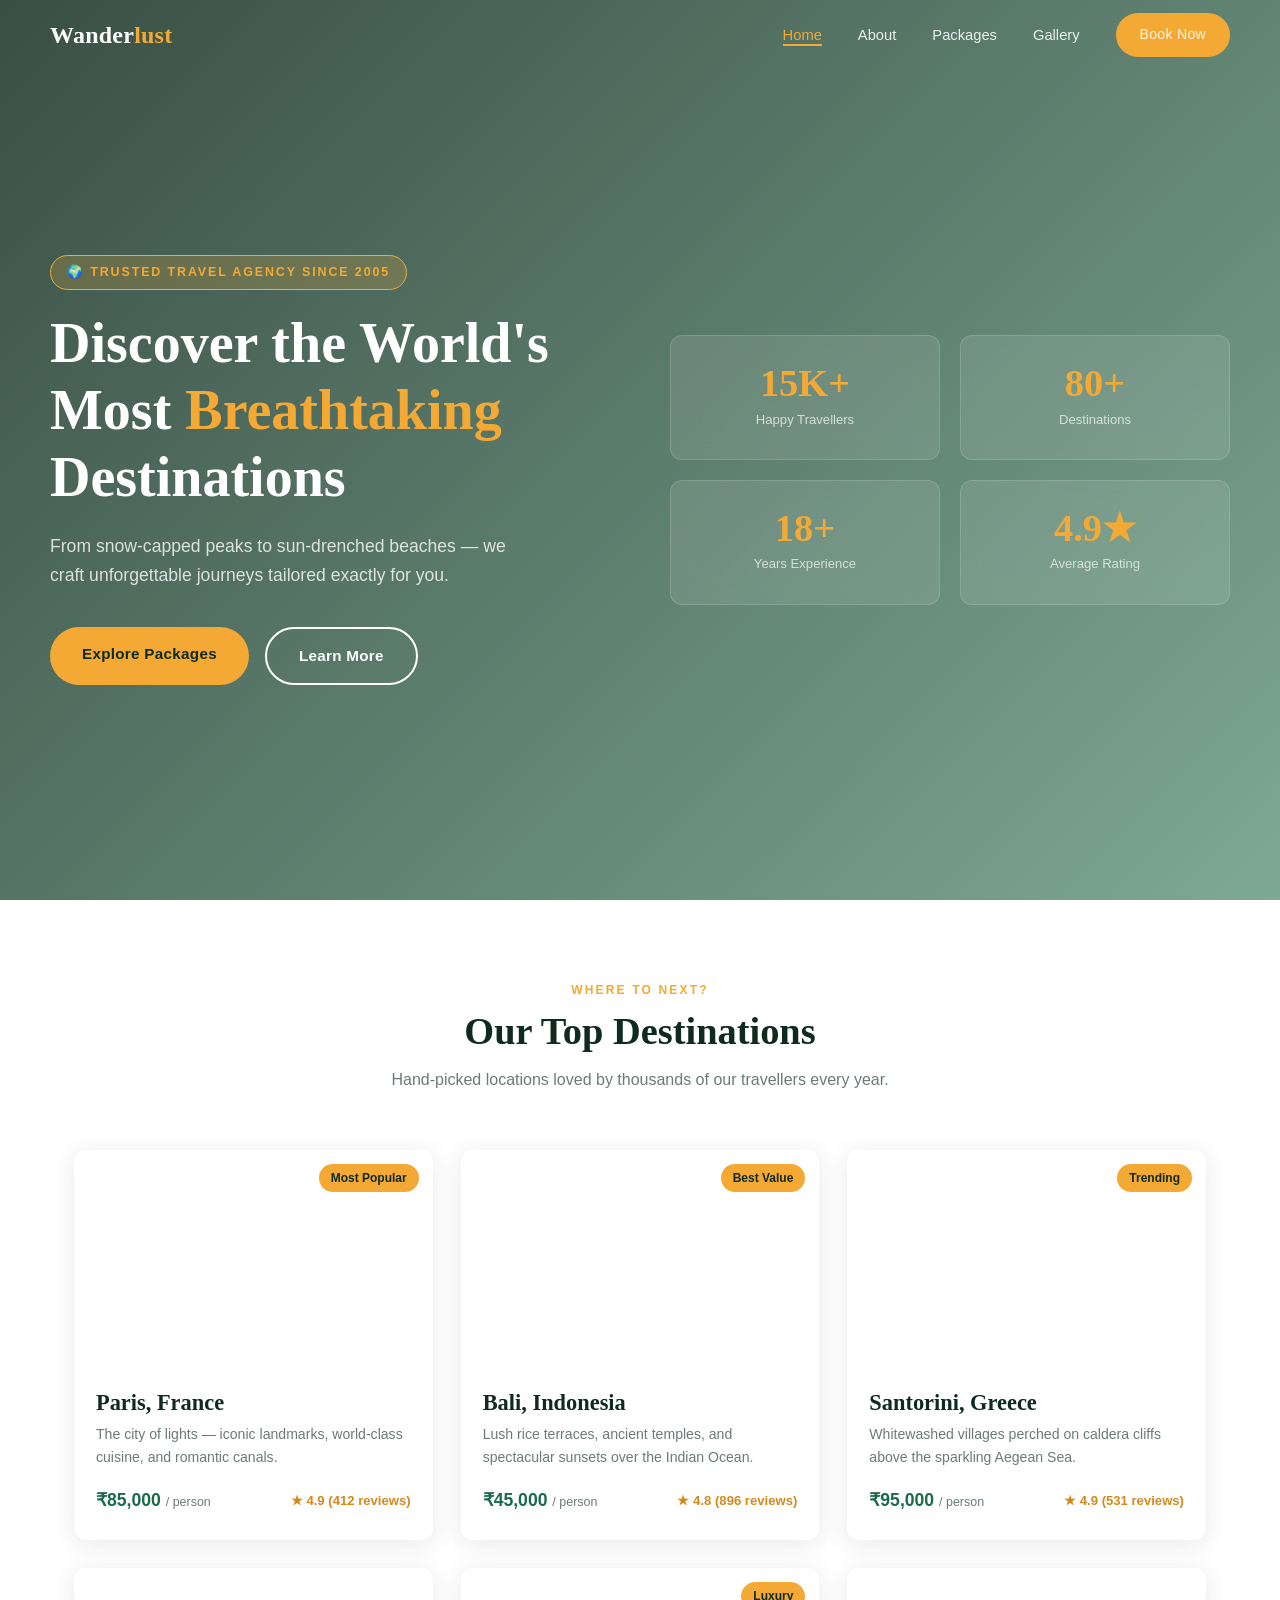
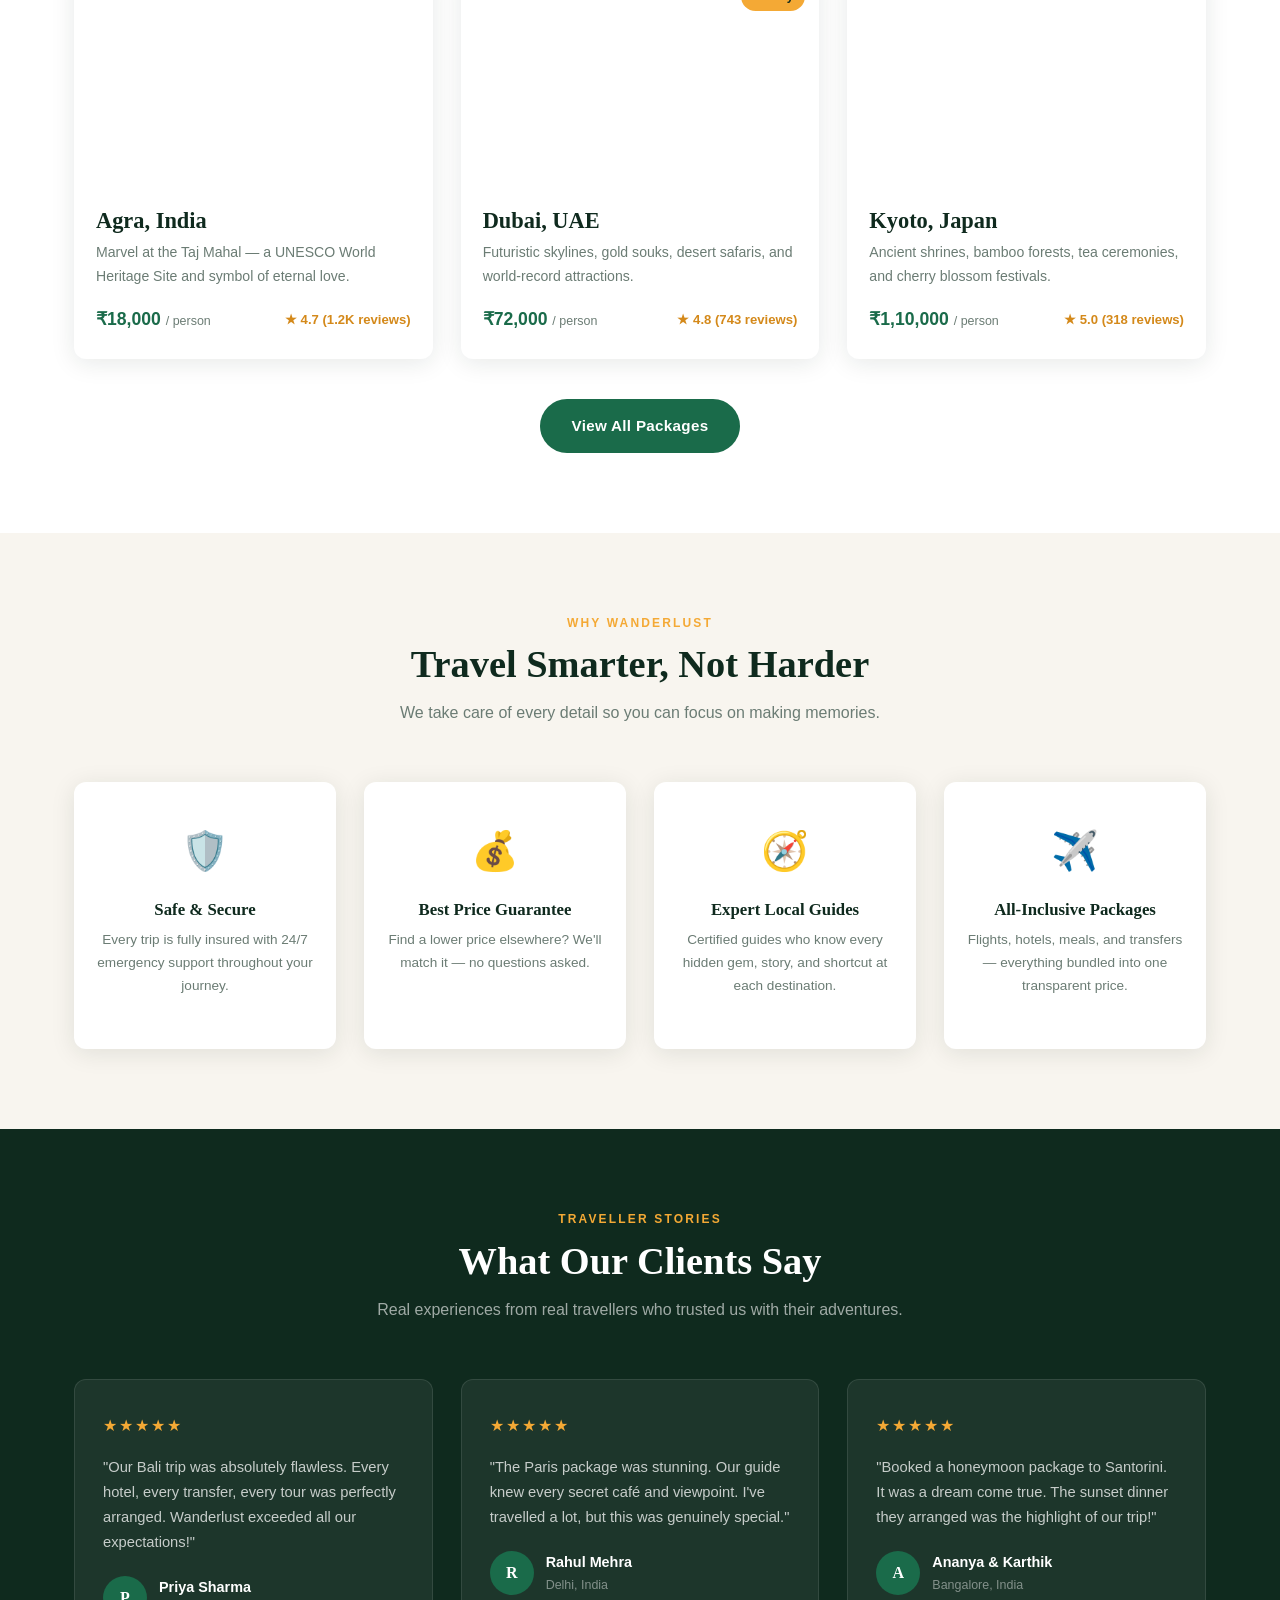
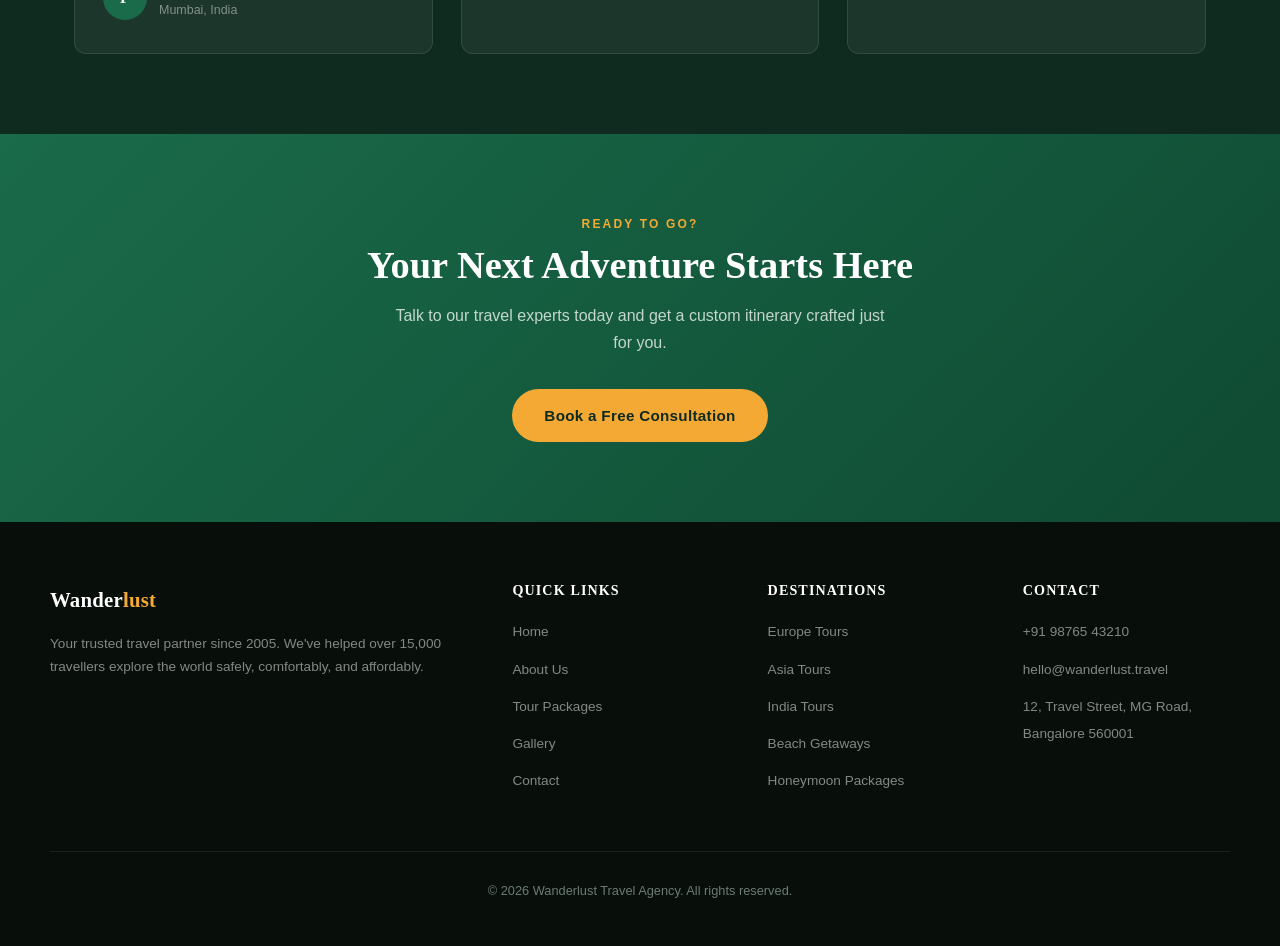
==== index.html @ 97f7027d "Initial commit" ====
<!DOCTYPE html>
<html lang="en">
<head>
  <meta charset="UTF-8" />
  <meta name="viewport" content="width=device-width, initial-scale=1.0" />
  <title>Wanderlust Travel | Explore the World's Best Destinations</title>
  <meta name="description" content="Wanderlust Travel offers premium tour packages to the world's most breathtaking destinations. Book your dream vacation today with expert guides and unbeatable prices." />
  <meta name="keywords" content="travel, tour packages, vacation, holidays, adventure travel, destinations, travel agency" />
  <link rel="stylesheet" href="css/style.css" />
</head>
<body>

  <!-- ===== NAVBAR ===== -->
  <nav class="navbar" role="navigation" aria-label="Main navigation">
    <div class="nav-inner">
      <a href="index.html" class="nav-logo">Wander<span>lust</span></a>
      <ul class="nav-links">
        <li><a href="index.html" class="active">Home</a></li>
        <li><a href="about.html">About</a></li>
        <li><a href="services.html">Packages</a></li>
        <li><a href="gallery.html">Gallery</a></li>
        <li><a href="contact.html" class="btn btn-primary">Book Now</a></li>
      </ul>
      <button class="hamburger" aria-label="Toggle navigation menu" aria-expanded="false">
        <span></span><span></span><span></span>
      </button>
    </div>
  </nav>

  <!-- Mobile Menu -->
  <div class="mobile-menu" role="navigation" aria-label="Mobile navigation">
    <a href="index.html">Home</a>
    <a href="about.html">About</a>
    <a href="services.html">Packages</a>
    <a href="gallery.html">Gallery</a>
    <a href="contact.html">Book Now</a>
  </div>

  <!-- ===== HERO ===== -->
  <section class="hero" aria-label="Hero section">
    <div class="hero-content">
      <div class="hero-text">
        <span class="hero-tag">🌍 Trusted Travel Agency Since 2005</span>
        <h1>Discover the World's Most <em>Breathtaking</em> Destinations</h1>
        <p>From snow-capped peaks to sun-drenched beaches — we craft unforgettable journeys tailored exactly for you.</p>
        <div class="hero-btns">
          <a href="services.html" class="btn btn-primary">Explore Packages</a>
          <a href="about.html" class="btn btn-outline">Learn More</a>
        </div>
      </div>
      <div class="hero-stats">
        <div class="stat-card">
          <span class="number">15K+</span>
          <span class="label">Happy Travellers</span>
        </div>
        <div class="stat-card">
          <span class="number">80+</span>
          <span class="label">Destinations</span>
        </div>
        <div class="stat-card">
          <span class="number">18+</span>
          <span class="label">Years Experience</span>
        </div>
        <div class="stat-card">
          <span class="number">4.9★</span>
          <span class="label">Average Rating</span>
        </div>
      </div>
    </div>
  </section>

  <!-- ===== TOP DESTINATIONS ===== -->
  <section class="destinations">
    <div class="container">
      <div class="section-header">
        <span class="section-label">Where to Next?</span>
        <h2>Our Top Destinations</h2>
        <p>Hand-picked locations loved by thousands of our travellers every year.</p>
      </div>
      <div class="card-grid">

        <article class="dest-card">
          <div class="dest-card-img" style="background-image: url('https://images.unsplash.com/photo-1499856871958-5b9627545d1a?w=600');" role="img" aria-label="Paris, France cityscape">
            <span class="dest-badge">Most Popular</span>
          </div>
          <div class="dest-card-body">
            <h3>Paris, France</h3>
            <p>The city of lights — iconic landmarks, world-class cuisine, and romantic canals.</p>
            <div class="dest-meta">
              <span class="dest-price">₹85,000 <span>/ person</span></span>
              <span class="dest-rating">★ 4.9 (412 reviews)</span>
            </div>
          </div>
        </article>

        <article class="dest-card">
          <div class="dest-card-img" style="background-image: url('https://images.unsplash.com/photo-1537996194471-e657df975ab4?w=600');" role="img" aria-label="Bali, Indonesia tropical beach">
            <span class="dest-badge">Best Value</span>
          </div>
          <div class="dest-card-body">
            <h3>Bali, Indonesia</h3>
            <p>Lush rice terraces, ancient temples, and spectacular sunsets over the Indian Ocean.</p>
            <div class="dest-meta">
              <span class="dest-price">₹45,000 <span>/ person</span></span>
              <span class="dest-rating">★ 4.8 (896 reviews)</span>
            </div>
          </div>
        </article>

        <article class="dest-card">
          <div class="dest-card-img" style="background-image: url('https://images.unsplash.com/photo-1527631746610-bca00a040d60?w=600');" role="img" aria-label="Santorini, Greece white buildings and blue domes">
            <span class="dest-badge">Trending</span>
          </div>
          <div class="dest-card-body">
            <h3>Santorini, Greece</h3>
            <p>Whitewashed villages perched on caldera cliffs above the sparkling Aegean Sea.</p>
            <div class="dest-meta">
              <span class="dest-price">₹95,000 <span>/ person</span></span>
              <span class="dest-rating">★ 4.9 (531 reviews)</span>
            </div>
          </div>
        </article>

        <article class="dest-card">
          <div class="dest-card-img" style="background-image: url('https://images.unsplash.com/photo-1548013146-72479768bada?w=600');" role="img" aria-label="Taj Mahal, Agra, India">
          </div>
          <div class="dest-card-body">
            <h3>Agra, India</h3>
            <p>Marvel at the Taj Mahal — a UNESCO World Heritage Site and symbol of eternal love.</p>
            <div class="dest-meta">
              <span class="dest-price">₹18,000 <span>/ person</span></span>
              <span class="dest-rating">★ 4.7 (1.2K reviews)</span>
            </div>
          </div>
        </article>

        <article class="dest-card">
          <div class="dest-card-img" style="background-image: url('https://images.unsplash.com/photo-1512453979798-5ea266f8880c?w=600');" role="img" aria-label="Dubai, UAE skyline at night">
            <span class="dest-badge">Luxury</span>
          </div>
          <div class="dest-card-body">
            <h3>Dubai, UAE</h3>
            <p>Futuristic skylines, gold souks, desert safaris, and world-record attractions.</p>
            <div class="dest-meta">
              <span class="dest-price">₹72,000 <span>/ person</span></span>
              <span class="dest-rating">★ 4.8 (743 reviews)</span>
            </div>
          </div>
        </article>

        <article class="dest-card">
          <div class="dest-card-img" style="background-image: url('https://images.unsplash.com/photo-1493976040374-85c8e12f0c0e?w=600');" role="img" aria-label="Kyoto, Japan cherry blossoms and temple">
          </div>
          <div class="dest-card-body">
            <h3>Kyoto, Japan</h3>
            <p>Ancient shrines, bamboo forests, tea ceremonies, and cherry blossom festivals.</p>
            <div class="dest-meta">
              <span class="dest-price">₹1,10,000 <span>/ person</span></span>
              <span class="dest-rating">★ 5.0 (318 reviews)</span>
            </div>
          </div>
        </article>

      </div>
      <div class="text-center mt-4" style="margin-top:40px;">
        <a href="services.html" class="btn btn-green">View All Packages</a>
      </div>
    </div>
  </section>

  <!-- ===== WHY CHOOSE US ===== -->
  <section class="why-us">
    <div class="container">
      <div class="section-header">
        <span class="section-label">Why Wanderlust</span>
        <h2>Travel Smarter, Not Harder</h2>
        <p>We take care of every detail so you can focus on making memories.</p>
      </div>
      <div class="features-grid">
        <div class="feature-card">
          <span class="feature-icon">🛡️</span>
          <h3>Safe & Secure</h3>
          <p>Every trip is fully insured with 24/7 emergency support throughout your journey.</p>
        </div>
        <div class="feature-card">
          <span class="feature-icon">💰</span>
          <h3>Best Price Guarantee</h3>
          <p>Find a lower price elsewhere? We'll match it — no questions asked.</p>
        </div>
        <div class="feature-card">
          <span class="feature-icon">🧭</span>
          <h3>Expert Local Guides</h3>
          <p>Certified guides who know every hidden gem, story, and shortcut at each destination.</p>
        </div>
        <div class="feature-card">
          <span class="feature-icon">✈️</span>
          <h3>All-Inclusive Packages</h3>
          <p>Flights, hotels, meals, and transfers — everything bundled into one transparent price.</p>
        </div>
      </div>
    </div>
  </section>

  <!-- ===== TESTIMONIALS ===== -->
  <section class="testimonials">
    <div class="container">
      <div class="section-header">
        <span class="section-label">Traveller Stories</span>
        <h2>What Our Clients Say</h2>
        <p>Real experiences from real travellers who trusted us with their adventures.</p>
      </div>
      <div class="test-grid">
        <div class="test-card">
          <div class="test-stars">★★★★★</div>
          <p>"Our Bali trip was absolutely flawless. Every hotel, every transfer, every tour was perfectly arranged. Wanderlust exceeded all our expectations!"</p>
          <div class="test-author">
            <div class="test-avatar">P</div>
            <div>
              <div class="test-name">Priya Sharma</div>
              <div class="test-from">Mumbai, India</div>
            </div>
          </div>
        </div>
        <div class="test-card">
          <div class="test-stars">★★★★★</div>
          <p>"The Paris package was stunning. Our guide knew every secret café and viewpoint. I've travelled a lot, but this was genuinely special."</p>
          <div class="test-author">
            <div class="test-avatar">R</div>
            <div>
              <div class="test-name">Rahul Mehra</div>
              <div class="test-from">Delhi, India</div>
            </div>
          </div>
        </div>
        <div class="test-card">
          <div class="test-stars">★★★★★</div>
          <p>"Booked a honeymoon package to Santorini. It was a dream come true. The sunset dinner they arranged was the highlight of our trip!"</p>
          <div class="test-author">
            <div class="test-avatar">A</div>
            <div>
              <div class="test-name">Ananya & Karthik</div>
              <div class="test-from">Bangalore, India</div>
            </div>
          </div>
        </div>
      </div>
    </div>
  </section>

  <!-- ===== CTA BANNER ===== -->
  <section class="cta-banner">
    <div class="container">
      <span class="section-label">Ready to Go?</span>
      <h2>Your Next Adventure Starts Here</h2>
      <p>Talk to our travel experts today and get a custom itinerary crafted just for you.</p>
      <a href="contact.html" class="btn btn-primary">Book a Free Consultation</a>
    </div>
  </section>

  <!-- ===== FOOTER ===== -->
  <footer>
    <div class="footer-grid">
      <div class="footer-brand">
        <a href="index.html" class="nav-logo">Wander<span>lust</span></a>
        <p>Your trusted travel partner since 2005. We've helped over 15,000 travellers explore the world safely, comfortably, and affordably.</p>
      </div>
      <div class="footer-col">
        <h4>Quick Links</h4>
        <ul>
          <li><a href="index.html">Home</a></li>
          <li><a href="about.html">About Us</a></li>
          <li><a href="services.html">Tour Packages</a></li>
          <li><a href="gallery.html">Gallery</a></li>
          <li><a href="contact.html">Contact</a></li>
        </ul>
      </div>
      <div class="footer-col">
        <h4>Destinations</h4>
        <ul>
          <li><a href="services.html">Europe Tours</a></li>
          <li><a href="services.html">Asia Tours</a></li>
          <li><a href="services.html">India Tours</a></li>
          <li><a href="services.html">Beach Getaways</a></li>
          <li><a href="services.html">Honeymoon Packages</a></li>
        </ul>
      </div>
      <div class="footer-col">
        <h4>Contact</h4>
        <ul>
          <li><a href="tel:+919876543210">+91 98765 43210</a></li>
          <li><a href="mailto:hello@wanderlust.travel">hello@wanderlust.travel</a></li>
          <li><a href="contact.html">12, Travel Street, MG Road, Bangalore 560001</a></li>
        </ul>
      </div>
    </div>
    <div class="footer-bottom">
      <p>&copy; 2026 Wanderlust Travel Agency. All rights reserved.</p>
    </div>
  </footer>

  <script src="js/script.js"></script>
</body>
</html>
---- css/style.css ----
/* =============================================
   WANDERLUST TRAVEL - MAIN STYLESHEET
   Color Palette:
   --primary:   #1a6b4a  (deep forest green)
   --accent:    #f4a935  (golden amber)
   --dark:      #0f2a1e  (near black green)
   --light:     #f8f5ef  (warm cream)
   --text:      #1c1c1c
   --muted:     #6b7c74
============================================= */

/* ---------- RESET & BASE ---------- */
*, *::before, *::after {
  box-sizing: border-box;
  margin: 0;
  padding: 0;
}

:root {
  --primary: #1a6b4a;
  --primary-dark: #0f4a32;
  --accent: #f4a935;
  --accent-dark: #d4891a;
  --dark: #0f2a1e;
  --light: #f8f5ef;
  --white: #ffffff;
  --text: #1c1c1c;
  --muted: #6b7c74;
  --card-shadow: 0 4px 24px rgba(15,42,30,0.10);
  --radius: 12px;
  --transition: 0.3s ease;
}

html {
  scroll-behavior: smooth;
}

body {
  font-family: 'Segoe UI', 'Helvetica Neue', Arial, sans-serif;
  background-color: var(--light);
  color: var(--text);
  line-height: 1.7;
  font-size: 16px;
}

img {
  max-width: 100%;
  display: block;
}

a {
  text-decoration: none;
  color: inherit;
}

ul {
  list-style: none;
}

/* ---------- TYPOGRAPHY ---------- */
h1, h2, h3, h4 {
  font-family: Georgia, 'Times New Roman', serif;
  line-height: 1.2;
  color: var(--dark);
}

h1 { font-size: clamp(2rem, 5vw, 3.5rem); }
h2 { font-size: clamp(1.6rem, 3vw, 2.4rem); }
h3 { font-size: clamp(1.1rem, 2vw, 1.4rem); }

p {
  color: var(--muted);
  margin-bottom: 1rem;
}

.section-label {
  font-size: 0.75rem;
  font-weight: 700;
  letter-spacing: 0.18em;
  text-transform: uppercase;
  color: var(--accent);
  margin-bottom: 0.5rem;
  display: block;
}

/* ---------- LAYOUT ---------- */
.container {
  max-width: 1180px;
  margin: 0 auto;
  padding: 0 24px;
}

section {
  padding: 80px 0;
}

.section-header {
  text-align: center;
  max-width: 600px;
  margin: 0 auto 56px;
}

.section-header h2 {
  margin-bottom: 12px;
}

/* ---------- BUTTONS ---------- */
.btn {
  display: inline-block;
  padding: 14px 32px;
  border-radius: 50px;
  font-size: 0.95rem;
  font-weight: 600;
  cursor: pointer;
  border: none;
  transition: var(--transition);
  letter-spacing: 0.02em;
}

.btn-primary {
  background: var(--accent);
  color: var(--dark);
}

.btn-primary:hover {
  background: var(--accent-dark);
  transform: translateY(-2px);
  box-shadow: 0 6px 20px rgba(244,169,53,0.35);
}

.btn-outline {
  background: transparent;
  color: var(--white);
  border: 2px solid var(--white);
}

.btn-outline:hover {
  background: var(--white);
  color: var(--dark);
  transform: translateY(-2px);
}

.btn-green {
  background: var(--primary);
  color: var(--white);
}

.btn-green:hover {
  background: var(--primary-dark);
  transform: translateY(-2px);
  box-shadow: 0 6px 20px rgba(26,107,74,0.35);
}

/* ---------- NAVBAR ---------- */
.navbar {
  position: fixed;
  top: 0;
  left: 0;
  right: 0;
  z-index: 999;
  background: transparent;
  transition: background 0.4s ease, box-shadow 0.4s ease;
  padding: 0 24px;
}

.navbar.scrolled {
  background: var(--dark);
  box-shadow: 0 2px 20px rgba(0,0,0,0.25);
}

.nav-inner {
  max-width: 1180px;
  margin: 0 auto;
  display: flex;
  align-items: center;
  justify-content: space-between;
  height: 70px;
}

.nav-logo {
  font-family: Georgia, serif;
  font-size: 1.5rem;
  font-weight: 700;
  color: var(--white);
  letter-spacing: 0.01em;
}

.nav-logo span {
  color: var(--accent);
}

.nav-links {
  display: flex;
  gap: 36px;
  align-items: center;
}

.nav-links a {
  color: rgba(255,255,255,0.88);
  font-size: 0.92rem;
  font-weight: 500;
  transition: color var(--transition);
  position: relative;
  padding-bottom: 3px;
}

.nav-links a::after {
  content: '';
  position: absolute;
  bottom: 0;
  left: 0;
  width: 0;
  height: 2px;
  background: var(--accent);
  transition: width var(--transition);
}

.nav-links a:hover,
.nav-links a.active {
  color: var(--accent);
}

.nav-links a:hover::after,
.nav-links a.active::after {
  width: 100%;
}

.nav-links .btn {
  padding: 10px 24px;
  font-size: 0.88rem;
}

/* Hamburger */
.hamburger {
  display: none;
  flex-direction: column;
  gap: 5px;
  background: none;
  border: none;
  cursor: pointer;
  padding: 4px;
}

.hamburger span {
  display: block;
  width: 26px;
  height: 2px;
  background: var(--white);
  border-radius: 2px;
  transition: var(--transition);
}

.hamburger.open span:nth-child(1) {
  transform: translateY(7px) rotate(45deg);
}
.hamburger.open span:nth-child(2) {
  opacity: 0;
}
.hamburger.open span:nth-child(3) {
  transform: translateY(-7px) rotate(-45deg);
}

/* Mobile nav menu */
.mobile-menu {
  display: none;
  position: fixed;
  top: 70px;
  left: 0;
  right: 0;
  background: var(--dark);
  padding: 24px;
  flex-direction: column;
  gap: 20px;
  z-index: 998;
  box-shadow: 0 8px 24px rgba(0,0,0,0.3);
}

.mobile-menu.open {
  display: flex;
}

.mobile-menu a {
  color: rgba(255,255,255,0.88);
  font-size: 1.05rem;
  font-weight: 500;
  padding: 10px 0;
  border-bottom: 1px solid rgba(255,255,255,0.08);
}

.mobile-menu a:hover {
  color: var(--accent);
}

/* ---------- HERO ---------- */
.hero {
  min-height: 100vh;
  background: linear-gradient(135deg, rgba(15,42,30,0.82) 0%, rgba(26,107,74,0.55) 100%),
              url('https://images.unsplash.com/photo-1506905925346-21bda4d32df4?w=1600') center/cover no-repeat;
  display: flex;
  align-items: center;
  padding: 100px 24px 60px;
  position: relative;
  overflow: hidden;
}

.hero-content {
  max-width: 1180px;
  margin: 0 auto;
  display: grid;
  grid-template-columns: 1fr 1fr;
  gap: 60px;
  align-items: center;
  width: 100%;
}

.hero-text {
  color: var(--white);
}

.hero-tag {
  display: inline-block;
  background: rgba(244,169,53,0.2);
  border: 1px solid var(--accent);
  color: var(--accent);
  padding: 6px 16px;
  border-radius: 50px;
  font-size: 0.78rem;
  font-weight: 700;
  letter-spacing: 0.15em;
  text-transform: uppercase;
  margin-bottom: 20px;
}

.hero-text h1 {
  color: var(--white);
  margin-bottom: 20px;
}

.hero-text h1 em {
  color: var(--accent);
  font-style: normal;
}

.hero-text p {
  color: rgba(255,255,255,0.80);
  font-size: 1.1rem;
  margin-bottom: 36px;
  max-width: 480px;
}

.hero-btns {
  display: flex;
  gap: 16px;
  flex-wrap: wrap;
}

.hero-stats {
  display: grid;
  grid-template-columns: 1fr 1fr;
  gap: 20px;
}

.stat-card {
  background: rgba(255,255,255,0.10);
  backdrop-filter: blur(12px);
  border: 1px solid rgba(255,255,255,0.15);
  border-radius: var(--radius);
  padding: 28px 24px;
  color: var(--white);
  text-align: center;
}

.stat-card .number {
  font-family: Georgia, serif;
  font-size: 2.4rem;
  font-weight: 700;
  color: var(--accent);
  display: block;
  line-height: 1;
}

.stat-card .label {
  font-size: 0.82rem;
  color: rgba(255,255,255,0.70);
  margin-top: 6px;
  display: block;
}

/* ---------- DESTINATIONS CARDS ---------- */
.destinations {
  background: var(--white);
}

.card-grid {
  display: grid;
  grid-template-columns: repeat(3, 1fr);
  gap: 28px;
}

.dest-card {
  background: var(--white);
  border-radius: var(--radius);
  overflow: hidden;
  box-shadow: var(--card-shadow);
  transition: transform var(--transition), box-shadow var(--transition);
}

.dest-card:hover {
  transform: translateY(-6px);
  box-shadow: 0 12px 40px rgba(15,42,30,0.18);
}

.dest-card-img {
  height: 220px;
  background-size: cover;
  background-position: center;
  position: relative;
}

.dest-badge {
  position: absolute;
  top: 14px;
  right: 14px;
  background: var(--accent);
  color: var(--dark);
  font-size: 0.75rem;
  font-weight: 700;
  padding: 4px 12px;
  border-radius: 50px;
}

.dest-card-body {
  padding: 20px 22px 24px;
}

.dest-card-body h3 {
  margin-bottom: 6px;
}

.dest-card-body p {
  font-size: 0.88rem;
  margin-bottom: 16px;
}

.dest-meta {
  display: flex;
  justify-content: space-between;
  align-items: center;
}

.dest-price {
  font-size: 1.1rem;
  font-weight: 700;
  color: var(--primary);
}

.dest-price span {
  font-size: 0.78rem;
  font-weight: 400;
  color: var(--muted);
}

.dest-rating {
  font-size: 0.82rem;
  color: var(--accent-dark);
  font-weight: 600;
}

/* ---------- WHY CHOOSE US ---------- */
.why-us {
  background: var(--light);
}

.features-grid {
  display: grid;
  grid-template-columns: repeat(4, 1fr);
  gap: 28px;
}

.feature-card {
  text-align: center;
  padding: 36px 20px;
  background: var(--white);
  border-radius: var(--radius);
  box-shadow: var(--card-shadow);
  transition: transform var(--transition);
}

.feature-card:hover {
  transform: translateY(-4px);
}

.feature-icon {
  font-size: 2.4rem;
  margin-bottom: 16px;
  display: block;
}

.feature-card h3 {
  font-size: 1.05rem;
  margin-bottom: 8px;
}

.feature-card p {
  font-size: 0.85rem;
}

/* ---------- TESTIMONIALS ---------- */
.testimonials {
  background: var(--dark);
}

.testimonials .section-header h2 {
  color: var(--white);
}

.testimonials .section-header p {
  color: rgba(255,255,255,0.60);
}

.testimonials .section-label {
  color: var(--accent);
}

.test-grid {
  display: grid;
  grid-template-columns: repeat(3, 1fr);
  gap: 28px;
}

.test-card {
  background: rgba(255,255,255,0.06);
  border: 1px solid rgba(255,255,255,0.10);
  border-radius: var(--radius);
  padding: 32px 28px;
}

.test-stars {
  color: var(--accent);
  font-size: 1rem;
  letter-spacing: 2px;
  margin-bottom: 16px;
}

.test-card p {
  color: rgba(255,255,255,0.75);
  font-size: 0.92rem;
  margin-bottom: 20px;
}

.test-author {
  display: flex;
  align-items: center;
  gap: 12px;
}

.test-avatar {
  width: 44px;
  height: 44px;
  border-radius: 50%;
  background: var(--primary);
  display: flex;
  align-items: center;
  justify-content: center;
  font-family: Georgia, serif;
  font-size: 1rem;
  color: var(--white);
  font-weight: 700;
  flex-shrink: 0;
}

.test-name {
  font-weight: 600;
  color: var(--white);
  font-size: 0.9rem;
}

.test-from {
  font-size: 0.78rem;
  color: rgba(255,255,255,0.45);
}

/* ---------- CTA BANNER ---------- */
.cta-banner {
  background: linear-gradient(135deg, var(--primary) 0%, var(--primary-dark) 100%);
  text-align: center;
  padding: 80px 24px;
}

.cta-banner h2 {
  color: var(--white);
  margin-bottom: 14px;
}

.cta-banner p {
  color: rgba(255,255,255,0.75);
  max-width: 500px;
  margin: 0 auto 32px;
}

/* ---------- FOOTER ---------- */
footer {
  background: #080f0a;
  color: rgba(255,255,255,0.65);
  padding: 60px 24px 28px;
}

.footer-grid {
  max-width: 1180px;
  margin: 0 auto;
  display: grid;
  grid-template-columns: 2fr 1fr 1fr 1fr;
  gap: 48px;
  padding-bottom: 48px;
  border-bottom: 1px solid rgba(255,255,255,0.08);
}

.footer-brand .nav-logo {
  font-size: 1.3rem;
  margin-bottom: 14px;
  display: block;
}

.footer-brand p {
  font-size: 0.85rem;
  color: rgba(255,255,255,0.50);
  line-height: 1.7;
}

.footer-col h4 {
  color: var(--white);
  font-size: 0.88rem;
  font-weight: 700;
  letter-spacing: 0.08em;
  text-transform: uppercase;
  margin-bottom: 18px;
}

.footer-col ul li {
  margin-bottom: 10px;
}

.footer-col ul li a {
  color: rgba(255,255,255,0.50);
  font-size: 0.85rem;
  transition: color var(--transition);
}

.footer-col ul li a:hover {
  color: var(--accent);
}

.footer-bottom {
  max-width: 1180px;
  margin: 28px auto 0;
  text-align: center;
  font-size: 0.80rem;
  color: rgba(255,255,255,0.30);
}

/* ---------- PAGE HERO (inner pages) ---------- */
.page-hero {
  min-height: 340px;
  display: flex;
  align-items: center;
  justify-content: center;
  text-align: center;
  color: var(--white);
  padding: 100px 24px 60px;
  position: relative;
}

.page-hero h1 {
  color: var(--white);
  margin-bottom: 12px;
}

.page-hero p {
  color: rgba(255,255,255,0.75);
  font-size: 1.1rem;
}

.about-hero {
  background: linear-gradient(135deg, rgba(15,42,30,0.85) 0%, rgba(26,107,74,0.60) 100%),
              url('https://images.unsplash.com/photo-1530521954074-e64f6810b32d?w=1600') center/cover no-repeat;
}

.services-hero {
  background: linear-gradient(135deg, rgba(15,42,30,0.85) 0%, rgba(26,107,74,0.60) 100%),
              url('https://images.unsplash.com/photo-1476514525535-07fb3b4ae5f1?w=1600') center/cover no-repeat;
}

.gallery-hero {
  background: linear-gradient(135deg, rgba(15,42,30,0.85) 0%, rgba(26,107,74,0.60) 100%),
              url('https://images.unsplash.com/photo-1488085061387-422e29b40080?w=1600') center/cover no-repeat;
}

.contact-hero {
  background: linear-gradient(135deg, rgba(15,42,30,0.85) 0%, rgba(26,107,74,0.60) 100%),
              url('https://images.unsplash.com/photo-1437846972679-9e6e537be46e?w=1600') center/cover no-repeat;
}

/* ---------- ABOUT PAGE ---------- */
.about-intro {
  background: var(--white);
}

.about-grid {
  display: grid;
  grid-template-columns: 1fr 1fr;
  gap: 64px;
  align-items: center;
}

.about-img-wrap {
  position: relative;
}

.about-img-wrap img {
  width: 100%;
  height: 460px;
  object-fit: cover;
  border-radius: var(--radius);
}

.about-badge {
  position: absolute;
  bottom: -20px;
  right: -20px;
  background: var(--accent);
  color: var(--dark);
  padding: 20px 24px;
  border-radius: var(--radius);
  text-align: center;
  font-family: Georgia, serif;
  box-shadow: var(--card-shadow);
}

.about-badge .big {
  font-size: 2rem;
  font-weight: 700;
  display: block;
  line-height: 1;
}

.about-badge .small {
  font-size: 0.78rem;
  font-weight: 600;
}

.about-text h2 {
  margin-bottom: 16px;
}

.about-text p {
  margin-bottom: 14px;
}

.about-list {
  margin: 20px 0 28px;
}

.about-list li {
  padding: 8px 0;
  padding-left: 24px;
  position: relative;
  font-size: 0.92rem;
  color: var(--muted);
}

.about-list li::before {
  content: '✓';
  position: absolute;
  left: 0;
  color: var(--primary);
  font-weight: 700;
}

.team-section {
  background: var(--light);
}

.team-grid {
  display: grid;
  grid-template-columns: repeat(3, 1fr);
  gap: 28px;
}

.team-card {
  background: var(--white);
  border-radius: var(--radius);
  overflow: hidden;
  box-shadow: var(--card-shadow);
  text-align: center;
  transition: transform var(--transition);
}

.team-card:hover {
  transform: translateY(-4px);
}

.team-card-img {
  height: 200px;
  background: linear-gradient(135deg, var(--primary), var(--primary-dark));
  display: flex;
  align-items: center;
  justify-content: center;
  font-family: Georgia, serif;
  font-size: 3rem;
  color: var(--white);
}

.team-card-body {
  padding: 20px;
}

.team-card-body h3 {
  margin-bottom: 4px;
}

.team-role {
  font-size: 0.82rem;
  color: var(--accent-dark);
  font-weight: 600;
}

/* ---------- SERVICES PAGE ---------- */
.services-grid {
  display: grid;
  grid-template-columns: repeat(3, 1fr);
  gap: 28px;
}

.service-card {
  background: var(--white);
  border-radius: var(--radius);
  overflow: hidden;
  box-shadow: var(--card-shadow);
  transition: transform var(--transition);
}

.service-card:hover {
  transform: translateY(-6px);
}

.service-card-img {
  height: 200px;
  background-size: cover;
  background-position: center;
}

.service-card-body {
  padding: 24px;
}

.service-card-body h3 {
  margin-bottom: 8px;
}

.service-card-body p {
  font-size: 0.88rem;
  margin-bottom: 16px;
}

.service-price {
  font-size: 1.2rem;
  font-weight: 700;
  color: var(--primary);
  margin-bottom: 16px;
  display: block;
}

.service-price small {
  font-size: 0.78rem;
  font-weight: 400;
  color: var(--muted);
}

.service-includes {
  border-top: 1px solid #eee;
  padding-top: 14px;
  margin-top: 14px;
}

.service-includes li {
  font-size: 0.82rem;
  color: var(--muted);
  padding: 4px 0;
  padding-left: 18px;
  position: relative;
}

.service-includes li::before {
  content: '•';
  position: absolute;
  left: 0;
  color: var(--accent);
}

/* ---------- GALLERY PAGE ---------- */
.gallery-grid {
  columns: 3;
  column-gap: 20px;
}

.gallery-item {
  break-inside: avoid;
  margin-bottom: 20px;
  position: relative;
  border-radius: var(--radius);
  overflow: hidden;
  cursor: pointer;
}

.gallery-item img {
  width: 100%;
  border-radius: var(--radius);
  transition: transform 0.4s ease;
  display: block;
}

.gallery-item:hover img {
  transform: scale(1.04);
}

.gallery-caption {
  position: absolute;
  bottom: 0;
  left: 0;
  right: 0;
  background: linear-gradient(transparent, rgba(15,42,30,0.85));
  color: var(--white);
  padding: 24px 16px 16px;
  font-size: 0.85rem;
  font-weight: 600;
  transform: translateY(100%);
  transition: transform 0.3s ease;
}

.gallery-item:hover .gallery-caption {
  transform: translateY(0);
}

/* Lightbox */
.lightbox {
  display: none;
  position: fixed;
  inset: 0;
  background: rgba(0,0,0,0.92);
  z-index: 9999;
  align-items: center;
  justify-content: center;
  padding: 24px;
}

.lightbox.open {
  display: flex;
}

.lightbox img {
  max-width: 90vw;
  max-height: 85vh;
  border-radius: 8px;
  object-fit: contain;
}

.lightbox-close {
  position: absolute;
  top: 20px;
  right: 28px;
  color: var(--white);
  font-size: 2rem;
  cursor: pointer;
  background: none;
  border: none;
  line-height: 1;
  transition: color var(--transition);
}

.lightbox-close:hover {
  color: var(--accent);
}

/* ---------- CONTACT PAGE ---------- */
.contact-section {
  background: var(--white);
}

.contact-wrap {
  display: grid;
  grid-template-columns: 1fr 1.6fr;
  gap: 64px;
  align-items: start;
}

.contact-info h2 {
  margin-bottom: 14px;
}

.contact-info p {
  margin-bottom: 32px;
}

.info-item {
  display: flex;
  gap: 16px;
  align-items: flex-start;
  margin-bottom: 24px;
}

.info-icon {
  width: 48px;
  height: 48px;
  background: rgba(26,107,74,0.10);
  border-radius: 10px;
  display: flex;
  align-items: center;
  justify-content: center;
  font-size: 1.3rem;
  flex-shrink: 0;
}

.info-item h4 {
  font-size: 0.88rem;
  margin-bottom: 4px;
  font-family: 'Segoe UI', Arial, sans-serif;
}

.info-item p {
  font-size: 0.85rem;
  margin: 0;
}

/* ---------- CONTACT FORM ---------- */
.contact-form {
  background: var(--light);
  border-radius: var(--radius);
  padding: 40px;
  box-shadow: var(--card-shadow);
}

.contact-form h3 {
  margin-bottom: 28px;
}

.form-row {
  display: grid;
  grid-template-columns: 1fr 1fr;
  gap: 16px;
}

.form-group {
  margin-bottom: 20px;
}

.form-group label {
  display: block;
  font-size: 0.85rem;
  font-weight: 600;
  color: var(--dark);
  margin-bottom: 7px;
}

.form-group input,
.form-group select,
.form-group textarea {
  width: 100%;
  padding: 12px 16px;
  border: 1.5px solid #dde3e0;
  border-radius: 8px;
  font-size: 0.92rem;
  background: var(--white);
  color: var(--text);
  transition: border-color var(--transition), box-shadow var(--transition);
  outline: none;
  font-family: inherit;
}

.form-group input:focus,
.form-group select:focus,
.form-group textarea:focus {
  border-color: var(--primary);
  box-shadow: 0 0 0 3px rgba(26,107,74,0.12);
}

.form-group input.error,
.form-group select.error,
.form-group textarea.error {
  border-color: #e53e3e;
}

.form-group textarea {
  resize: vertical;
  min-height: 120px;
}

.error-msg {
  color: #e53e3e;
  font-size: 0.78rem;
  margin-top: 5px;
  display: none;
}

.error-msg.show {
  display: block;
}

.success-banner {
  display: none;
  background: rgba(26,107,74,0.10);
  border: 1.5px solid var(--primary);
  border-radius: 8px;
  padding: 14px 18px;
  color: var(--primary);
  font-size: 0.9rem;
  font-weight: 600;
  margin-bottom: 20px;
}

.success-banner.show {
  display: block;
}

/* ---------- FAQ ---------- */
.faq-section {
  background: var(--light);
}

.faq-list {
  max-width: 760px;
  margin: 0 auto;
}

.faq-item {
  background: var(--white);
  border-radius: var(--radius);
  margin-bottom: 14px;
  box-shadow: 0 2px 12px rgba(15,42,30,0.06);
  overflow: hidden;
}

.faq-question {
  width: 100%;
  background: none;
  border: none;
  padding: 20px 24px;
  display: flex;
  justify-content: space-between;
  align-items: center;
  cursor: pointer;
  font-family: Georgia, serif;
  font-size: 1rem;
  color: var(--dark);
  font-weight: 600;
  text-align: left;
  transition: background var(--transition);
}

.faq-question:hover {
  background: rgba(26,107,74,0.04);
}

.faq-icon {
  font-size: 1.4rem;
  color: var(--primary);
  transition: transform var(--transition);
  flex-shrink: 0;
  margin-left: 12px;
}

.faq-item.open .faq-icon {
  transform: rotate(45deg);
}

.faq-answer {
  max-height: 0;
  overflow: hidden;
  transition: max-height 0.35s ease, padding 0.3s ease;
}

.faq-item.open .faq-answer {
  max-height: 300px;
}

.faq-answer p {
  padding: 0 24px 20px;
  font-size: 0.90rem;
}

/* ---------- RESPONSIVE ---------- */
@media (max-width: 1024px) {
  .card-grid,
  .services-grid {
    grid-template-columns: repeat(2, 1fr);
  }

  .features-grid {
    grid-template-columns: repeat(2, 2fr);
  }

  .footer-grid {
    grid-template-columns: 1fr 1fr;
    gap: 36px;
  }

  .gallery-grid {
    columns: 2;
  }
}

@media (max-width: 900px) {
  .hero-content {
    grid-template-columns: 1fr;
    gap: 40px;
  }

  .hero-stats {
    grid-template-columns: repeat(4, 1fr);
  }

  .about-grid {
    grid-template-columns: 1fr;
    gap: 48px;
  }

  .about-badge {
    right: 0;
    bottom: -16px;
  }

  .contact-wrap {
    grid-template-columns: 1fr;
    gap: 40px;
  }

  .team-grid {
    grid-template-columns: repeat(2, 1fr);
  }

  .test-grid {
    grid-template-columns: 1fr;
    gap: 20px;
  }
}

@media (max-width: 768px) {
  .nav-links {
    display: none;
  }

  .hamburger {
    display: flex;
  }

  section {
    padding: 60px 0;
  }

  .card-grid,
  .services-grid,
  .team-grid {
    grid-template-columns: 1fr;
  }

  .features-grid {
    grid-template-columns: repeat(2, 1fr);
  }

  .hero-stats {
    grid-template-columns: repeat(2, 1fr);
  }

  .form-row {
    grid-template-columns: 1fr;
  }

  .contact-form {
    padding: 28px 20px;
  }

  .gallery-grid {
    columns: 1;
  }

  .footer-grid {
    grid-template-columns: 1fr;
    gap: 28px;
  }
}

@media (max-width: 480px) {
  .features-grid {
    grid-template-columns: 1fr;
  }

  .hero-btns {
    flex-direction: column;
  }

  .btn {
    text-align: center;
  }
}

/* ---------- UTILITY ---------- */
.text-center { text-align: center; }
.mt-2 { margin-top: 8px; }
.mt-4 { margin-top: 16px; }

@media (prefers-reduced-motion: reduce) {
  *, *::before, *::after {
    transition-duration: 0.01ms !important;
    animation-duration: 0.01ms !important;
  }
}
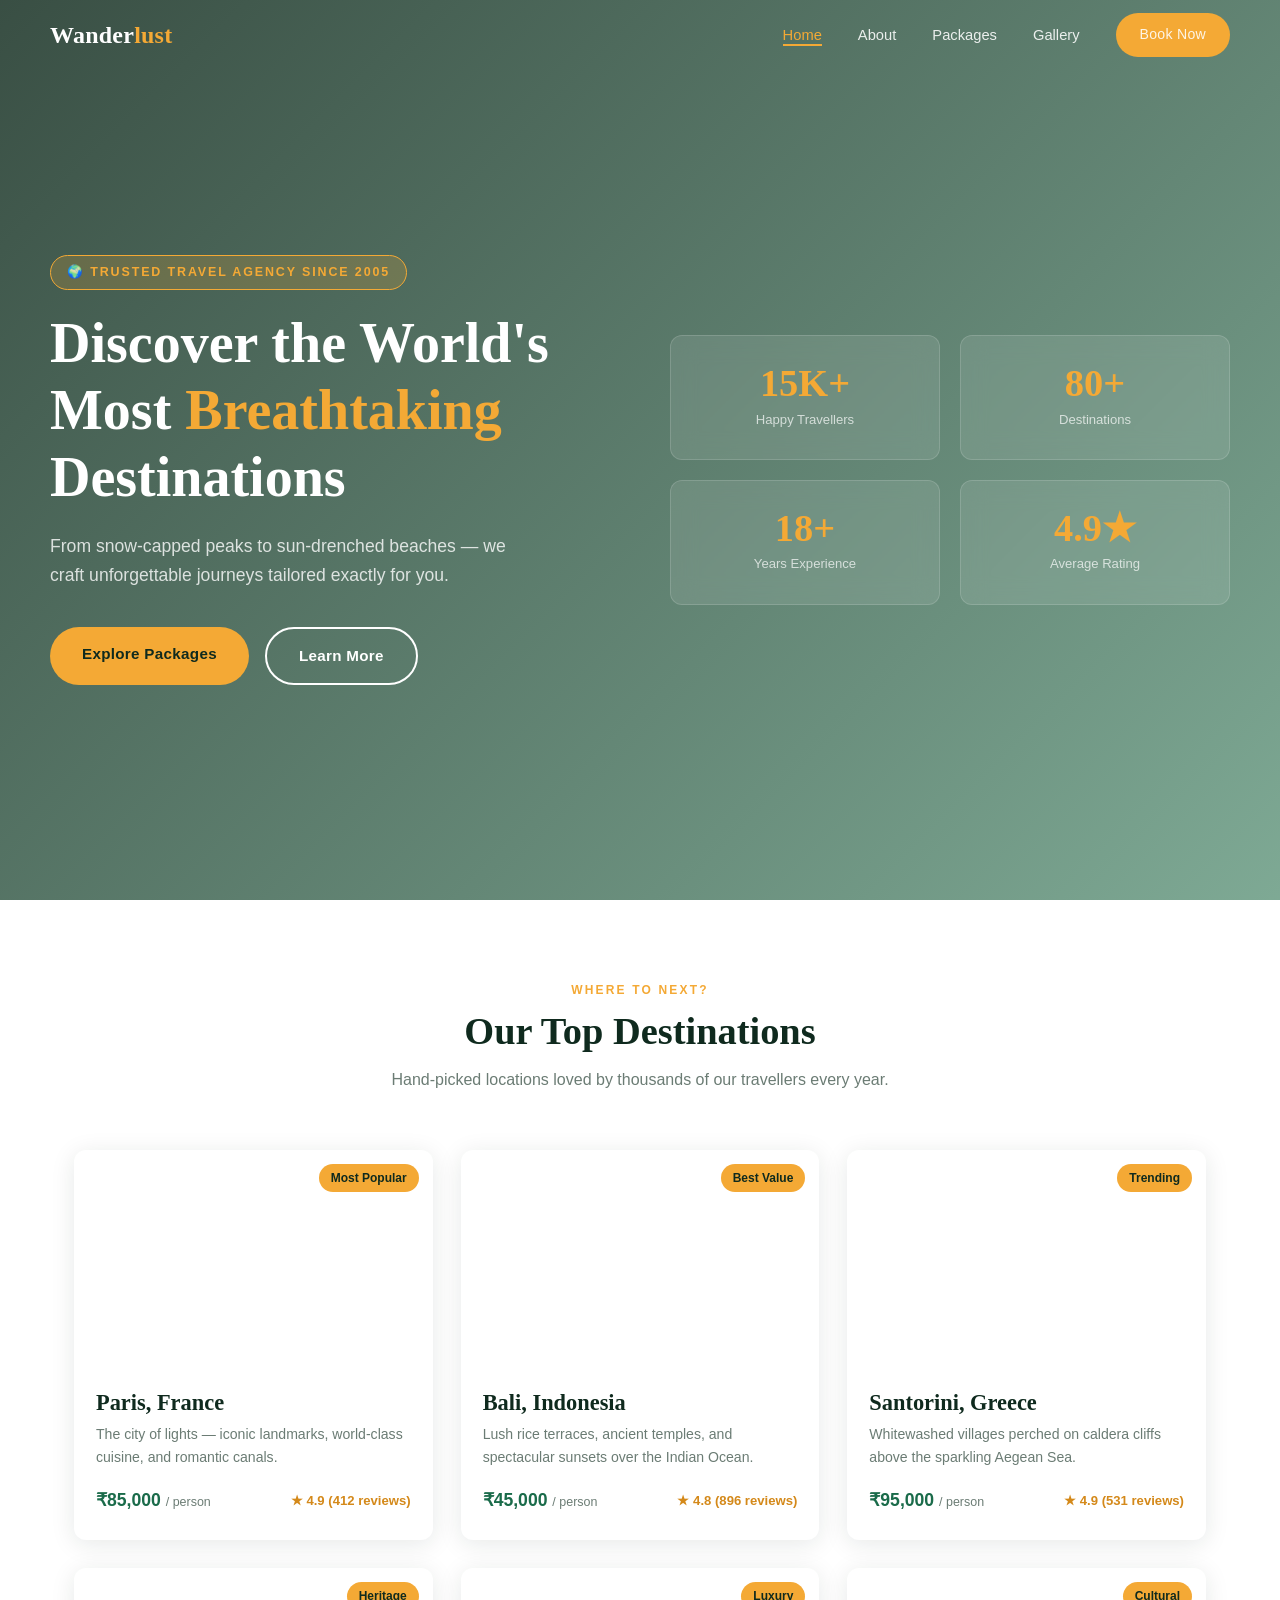
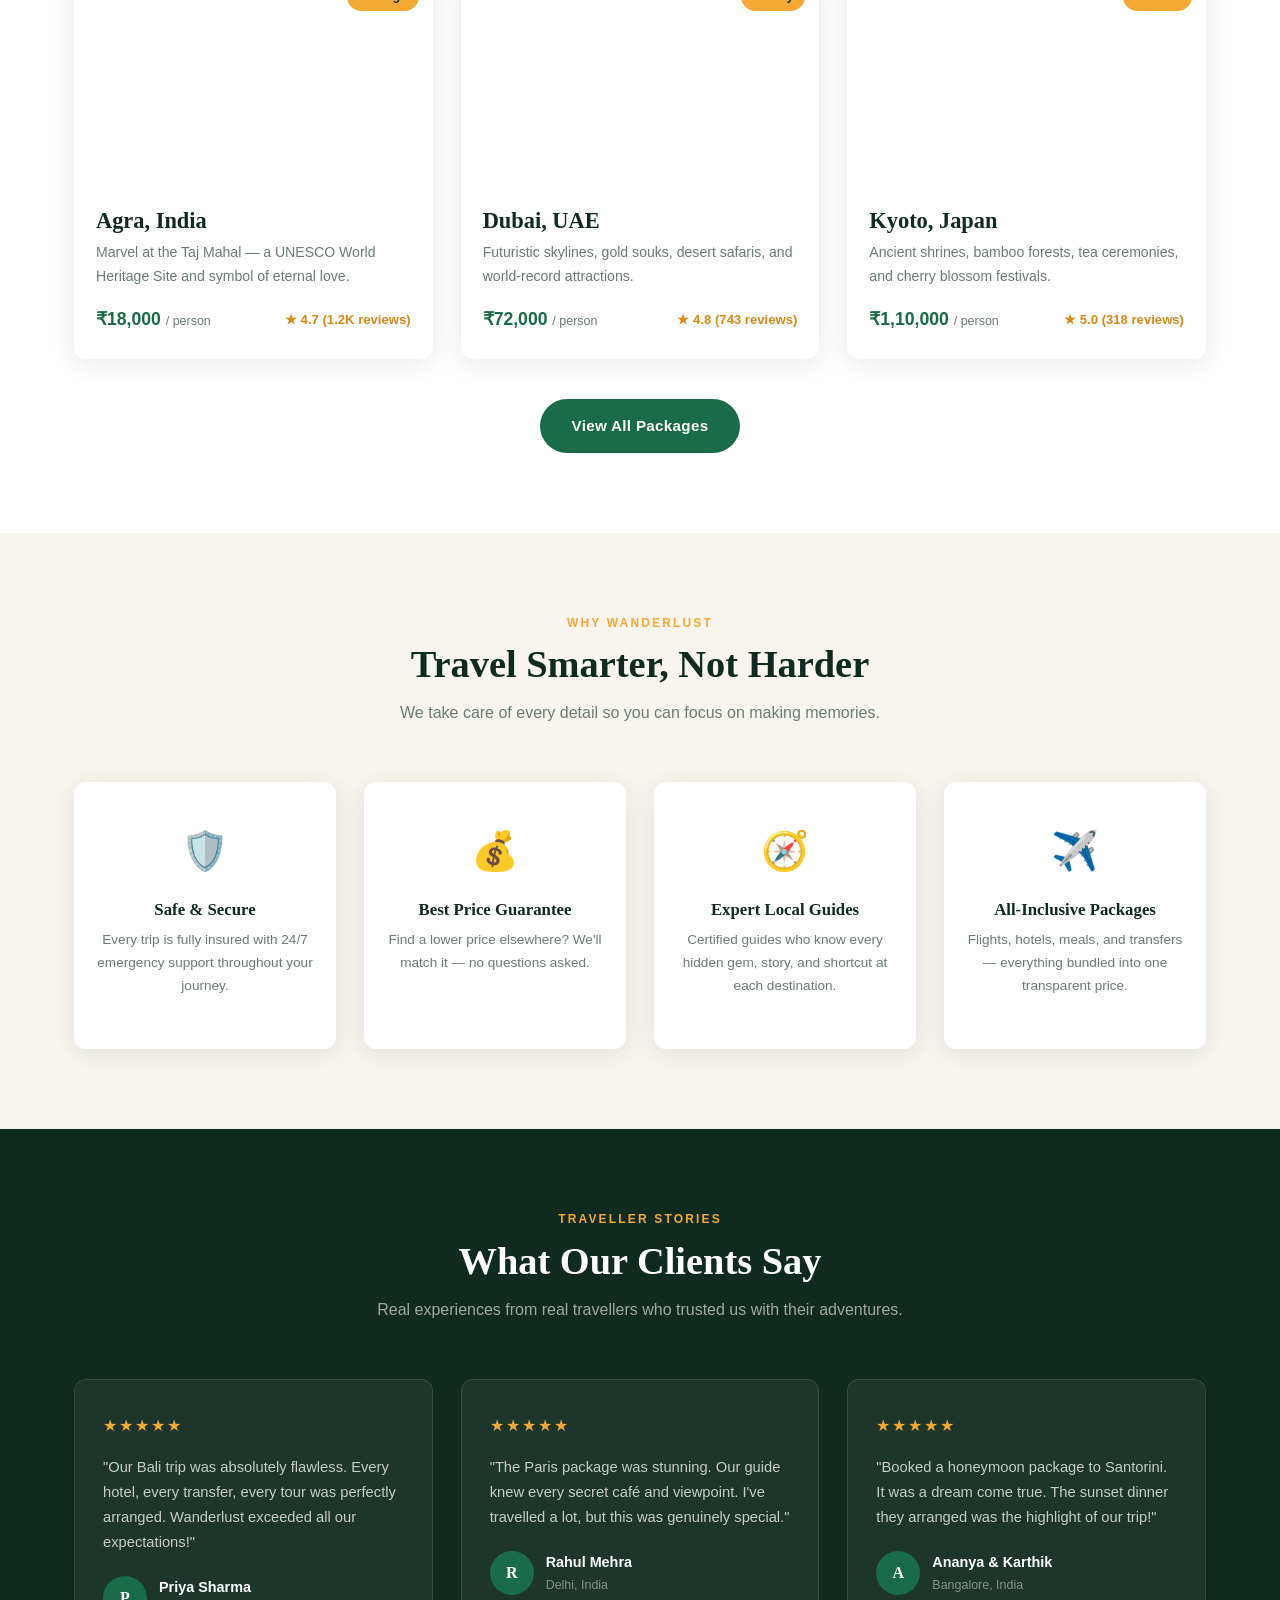
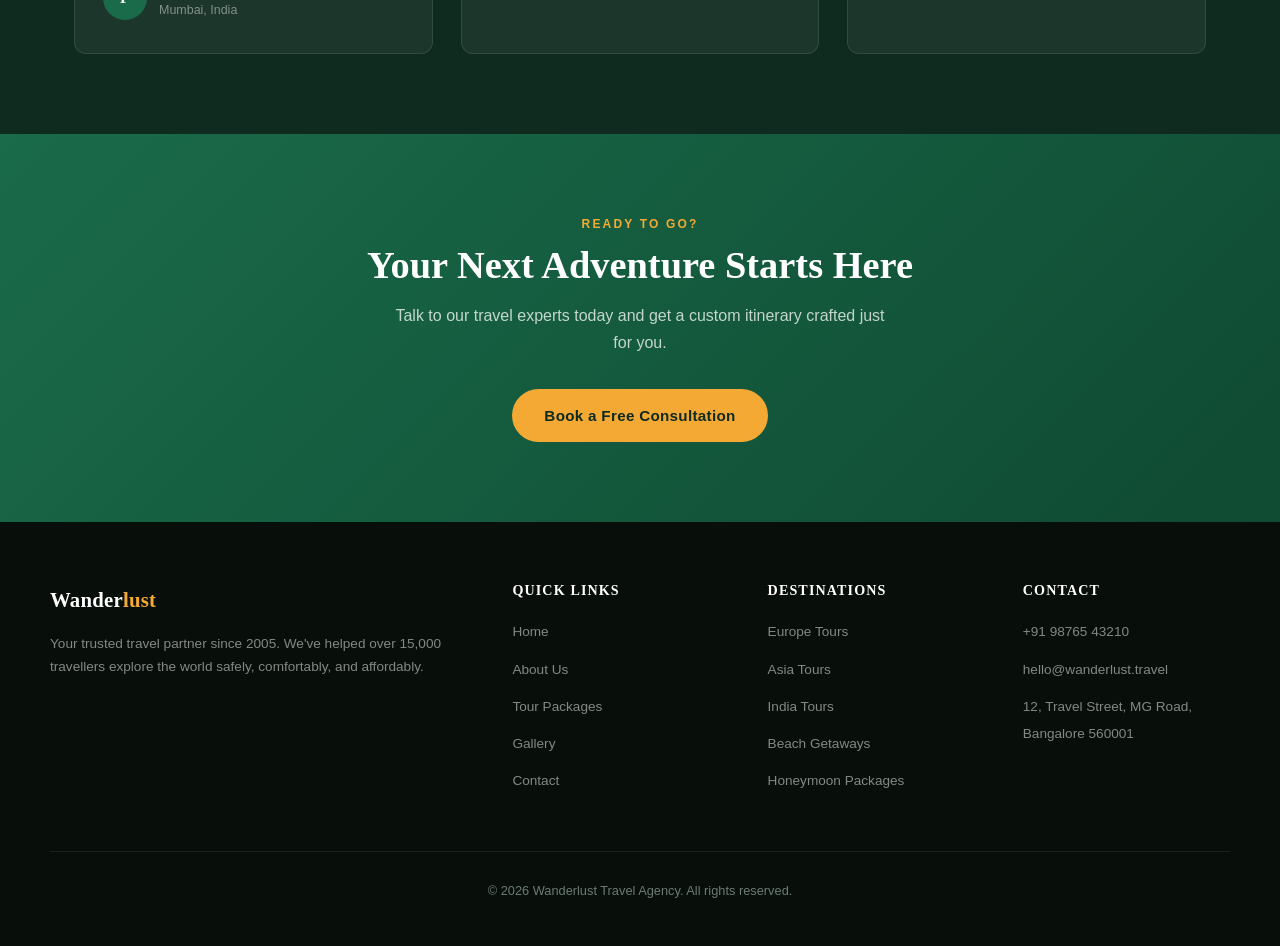
==== commit 1c1fac2f: "index.html" ====
--- a/index.html
+++ b/index.html
@@ -29,7 +29,7 @@
 
   <!-- Mobile Menu -->
   <div class="mobile-menu" role="navigation" aria-label="Mobile navigation">
-    <a href="index.html">Home</a>
+    <a href="index.html" class="active">Home</a>
     <a href="about.html">About</a>
     <a href="services.html">Packages</a>
     <a href="gallery.html">Gallery</a>
@@ -37,11 +37,13 @@
   </div>
 
   <!-- ===== HERO ===== -->
-  <section class="hero" aria-label="Hero section">
+  <!-- FIX 1: Added role="img" and aria-label to hero background for accessibility -->
+  <section class="hero" aria-label="Hero section" role="img" aria-labelledby="hero-heading">
     <div class="hero-content">
       <div class="hero-text">
         <span class="hero-tag">🌍 Trusted Travel Agency Since 2005</span>
-        <h1>Discover the World's Most <em>Breathtaking</em> Destinations</h1>
+        <!-- FIX 2: Only ONE h1 per page — correct, this is the only h1 -->
+        <h1 id="hero-heading">Discover the World's Most <em>Breathtaking</em> Destinations</h1>
         <p>From snow-capped peaks to sun-drenched beaches — we craft unforgettable journeys tailored exactly for you.</p>
         <div class="hero-btns">
           <a href="services.html" class="btn btn-primary">Explore Packages</a>
@@ -70,17 +72,19 @@
   </section>
 
   <!-- ===== TOP DESTINATIONS ===== -->
-  <section class="destinations">
+  <section class="destinations" aria-labelledby="dest-heading">
     <div class="container">
       <div class="section-header">
         <span class="section-label">Where to Next?</span>
-        <h2>Our Top Destinations</h2>
+        <!-- FIX 3: Changed h2 id added for aria-labelledby on section -->
+        <h2 id="dest-heading">Our Top Destinations</h2>
         <p>Hand-picked locations loved by thousands of our travellers every year.</p>
       </div>
       <div class="card-grid">
 
         <article class="dest-card">
-          <div class="dest-card-img" style="background-image: url('https://images.unsplash.com/photo-1499856871958-5b9627545d1a?w=600');" role="img" aria-label="Paris, France cityscape">
+          <!-- FIX 4: All background-image divs now have role="img" AND aria-label -->
+          <div class="dest-card-img" style="background-image: url('https://images.unsplash.com/photo-1499856871958-5b9627545d1a?w=600');" role="img" aria-label="Eiffel Tower and Paris city skyline at night, France">
             <span class="dest-badge">Most Popular</span>
           </div>
           <div class="dest-card-body">
@@ -94,7 +98,7 @@
         </article>
 
         <article class="dest-card">
-          <div class="dest-card-img" style="background-image: url('https://images.unsplash.com/photo-1537996194471-e657df975ab4?w=600');" role="img" aria-label="Bali, Indonesia tropical beach">
+          <div class="dest-card-img" style="background-image: url('https://images.unsplash.com/photo-1537996194471-e657df975ab4?w=600');" role="img" aria-label="Lush green rice terraces in Ubud, Bali, Indonesia">
             <span class="dest-badge">Best Value</span>
           </div>
           <div class="dest-card-body">
@@ -108,7 +112,7 @@
         </article>
 
         <article class="dest-card">
-          <div class="dest-card-img" style="background-image: url('https://images.unsplash.com/photo-1527631746610-bca00a040d60?w=600');" role="img" aria-label="Santorini, Greece white buildings and blue domes">
+          <div class="dest-card-img" style="background-image: url('https://images.unsplash.com/photo-1527631746610-bca00a040d60?w=600');" role="img" aria-label="White-washed buildings and iconic blue dome church in Santorini, Greece">
             <span class="dest-badge">Trending</span>
           </div>
           <div class="dest-card-body">
@@ -122,7 +126,9 @@
         </article>
 
         <article class="dest-card">
-          <div class="dest-card-img" style="background-image: url('https://images.unsplash.com/photo-1548013146-72479768bada?w=600');" role="img" aria-label="Taj Mahal, Agra, India">
+          <!-- FIX 5: Agra card was MISSING aria-label — now added -->
+          <div class="dest-card-img" style="background-image: url('https://images.unsplash.com/photo-1548013146-72479768bada?w=600');" role="img" aria-label="Taj Mahal UNESCO World Heritage monument at sunrise in Agra, India">
+            <span class="dest-badge">Heritage</span>
           </div>
           <div class="dest-card-body">
             <h3>Agra, India</h3>
@@ -135,7 +141,7 @@
         </article>
 
         <article class="dest-card">
-          <div class="dest-card-img" style="background-image: url('https://images.unsplash.com/photo-1512453979798-5ea266f8880c?w=600');" role="img" aria-label="Dubai, UAE skyline at night">
+          <div class="dest-card-img" style="background-image: url('https://images.unsplash.com/photo-1512453979798-5ea266f8880c?w=600');" role="img" aria-label="Futuristic Dubai skyline with Burj Khalifa skyscraper at night, UAE">
             <span class="dest-badge">Luxury</span>
           </div>
           <div class="dest-card-body">
@@ -149,7 +155,9 @@
         </article>
 
         <article class="dest-card">
-          <div class="dest-card-img" style="background-image: url('https://images.unsplash.com/photo-1493976040374-85c8e12f0c0e?w=600');" role="img" aria-label="Kyoto, Japan cherry blossoms and temple">
+          <!-- FIX 6: Kyoto card was MISSING aria-label — now added -->
+          <div class="dest-card-img" style="background-image: url('https://images.unsplash.com/photo-1493976040374-85c8e12f0c0e?w=600');" role="img" aria-label="Pink cherry blossom trees lining a path to an ancient temple in Kyoto, Japan">
+            <span class="dest-badge">Cultural</span>
           </div>
           <div class="dest-card-body">
             <h3>Kyoto, Japan</h3>
@@ -169,31 +177,32 @@
   </section>
 
   <!-- ===== WHY CHOOSE US ===== -->
-  <section class="why-us">
+  <section class="why-us" aria-labelledby="why-heading">
     <div class="container">
       <div class="section-header">
         <span class="section-label">Why Wanderlust</span>
-        <h2>Travel Smarter, Not Harder</h2>
+        <h2 id="why-heading">Travel Smarter, Not Harder</h2>
         <p>We take care of every detail so you can focus on making memories.</p>
       </div>
       <div class="features-grid">
         <div class="feature-card">
-          <span class="feature-icon">🛡️</span>
-          <h3>Safe & Secure</h3>
+          <!-- FIX 7: Emoji icons need aria-hidden so screen readers skip them -->
+          <span class="feature-icon" aria-hidden="true">🛡️</span>
+          <h3>Safe &amp; Secure</h3>
           <p>Every trip is fully insured with 24/7 emergency support throughout your journey.</p>
         </div>
         <div class="feature-card">
-          <span class="feature-icon">💰</span>
+          <span class="feature-icon" aria-hidden="true">💰</span>
           <h3>Best Price Guarantee</h3>
           <p>Find a lower price elsewhere? We'll match it — no questions asked.</p>
         </div>
         <div class="feature-card">
-          <span class="feature-icon">🧭</span>
+          <span class="feature-icon" aria-hidden="true">🧭</span>
           <h3>Expert Local Guides</h3>
           <p>Certified guides who know every hidden gem, story, and shortcut at each destination.</p>
         </div>
         <div class="feature-card">
-          <span class="feature-icon">✈️</span>
+          <span class="feature-icon" aria-hidden="true">✈️</span>
           <h3>All-Inclusive Packages</h3>
           <p>Flights, hotels, meals, and transfers — everything bundled into one transparent price.</p>
         </div>
@@ -202,19 +211,21 @@
   </section>
 
   <!-- ===== TESTIMONIALS ===== -->
-  <section class="testimonials">
+  <section class="testimonials" aria-labelledby="test-heading">
     <div class="container">
       <div class="section-header">
         <span class="section-label">Traveller Stories</span>
-        <h2>What Our Clients Say</h2>
+        <h2 id="test-heading">What Our Clients Say</h2>
         <p>Real experiences from real travellers who trusted us with their adventures.</p>
       </div>
       <div class="test-grid">
         <div class="test-card">
-          <div class="test-stars">★★★★★</div>
+          <!-- FIX 8: Star ratings need aria-label for screen readers -->
+          <div class="test-stars" aria-label="5 out of 5 stars">★★★★★</div>
           <p>"Our Bali trip was absolutely flawless. Every hotel, every transfer, every tour was perfectly arranged. Wanderlust exceeded all our expectations!"</p>
           <div class="test-author">
-            <div class="test-avatar">P</div>
+            <!-- FIX 9: Avatar initials divs get aria-hidden — they're decorative -->
+            <div class="test-avatar" aria-hidden="true">P</div>
             <div>
               <div class="test-name">Priya Sharma</div>
               <div class="test-from">Mumbai, India</div>
@@ -222,10 +233,10 @@
           </div>
         </div>
         <div class="test-card">
-          <div class="test-stars">★★★★★</div>
+          <div class="test-stars" aria-label="5 out of 5 stars">★★★★★</div>
           <p>"The Paris package was stunning. Our guide knew every secret café and viewpoint. I've travelled a lot, but this was genuinely special."</p>
           <div class="test-author">
-            <div class="test-avatar">R</div>
+            <div class="test-avatar" aria-hidden="true">R</div>
             <div>
               <div class="test-name">Rahul Mehra</div>
               <div class="test-from">Delhi, India</div>
@@ -233,12 +244,12 @@
           </div>
         </div>
         <div class="test-card">
-          <div class="test-stars">★★★★★</div>
+          <div class="test-stars" aria-label="5 out of 5 stars">★★★★★</div>
           <p>"Booked a honeymoon package to Santorini. It was a dream come true. The sunset dinner they arranged was the highlight of our trip!"</p>
           <div class="test-author">
-            <div class="test-avatar">A</div>
+            <div class="test-avatar" aria-hidden="true">A</div>
             <div>
-              <div class="test-name">Ananya & Karthik</div>
+              <div class="test-name">Ananya &amp; Karthik</div>
               <div class="test-from">Bangalore, India</div>
             </div>
           </div>
@@ -248,17 +259,17 @@
   </section>
 
   <!-- ===== CTA BANNER ===== -->
-  <section class="cta-banner">
+  <section class="cta-banner" aria-labelledby="cta-heading">
     <div class="container">
       <span class="section-label">Ready to Go?</span>
-      <h2>Your Next Adventure Starts Here</h2>
+      <h2 id="cta-heading">Your Next Adventure Starts Here</h2>
       <p>Talk to our travel experts today and get a custom itinerary crafted just for you.</p>
       <a href="contact.html" class="btn btn-primary">Book a Free Consultation</a>
     </div>
   </section>
 
   <!-- ===== FOOTER ===== -->
-  <footer>
+  <footer role="contentinfo">
     <div class="footer-grid">
       <div class="footer-brand">
         <a href="index.html" class="nav-logo">Wander<span>lust</span></a>
